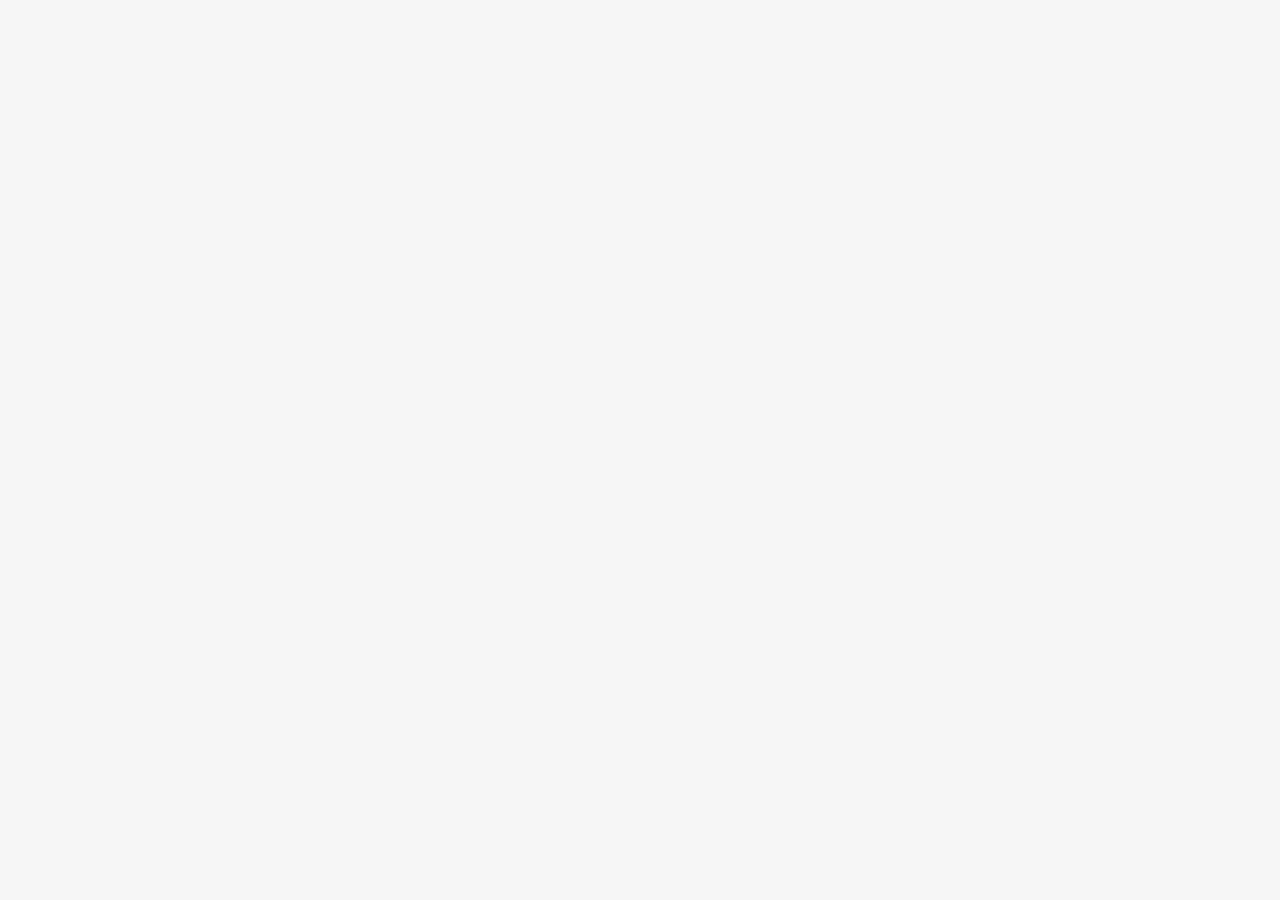
==== frontend/index.html @ 18f4edf0 "feat: scaffold EV1 frontend pages Bare HTML skeletons for the 8 planned pages (index, productos, pro" ====
<!DOCTYPE html>
<html lang="es">
<head>
    <meta charset="utf-8">
    <meta name="viewport" content="width=device-width, initial-scale=1">
    <title>HuertoHogar — Del campo a tu hogar</title>
    <link rel="stylesheet" href="css/main.css">
</head>
<body>
    <!-- TODO: encabezado (logo, nav, carrito) -->
    <!-- TODO: hero -->
    <!-- TODO: categorías destacadas (desde database/productos.json) -->
    <!-- TODO: misión y visión -->
    <!-- TODO: pie de página -->
</body>
</html>
---- frontend/css/main.css ----
@import url('https://fonts.googleapis.com/css2?family=Montserrat:ital,wght@0,100..900;1,100..900&display=swap');
@import url('https://fonts.googleapis.com/css2?family=Montserrat:ital,wght@0,100..900;1,100..900&family=Playfair+Display:ital,wght@0,400..900;1,400..900&display=swap');

:root {
  --bg: #F7F7F7;
  --surface: #FFFFFF;
  --border: #E0DCCB;
  --danger: #B3261E;

  /* botones, enlaces, y elementos interactivos */
  --acc-ve: #2E8B57;
  --acc-ve-dark: #256E46;
  /* ofertas especiales y promociones */
  --acc-am: #FFD700;
  /* títulos y subtítulos */
  --acc-mc: #8B4513;

  --primary-font: 'Montserrat', sans-serif;
  --header-font: 'Playfair Display', serif;

  --primary-font-color: #333333;

  /* descripciones de productos y texto secundario */
  --secondary-font-color: #666666;

}

*, *::before, *::after {
    box-sizing: border-box;
}

body {
    margin: 0;
    background-color: var(--bg);
    color: var(--primary-font-color);
    font-family: var(--primary-font);
}

h1, h2, h3 {
    font-family: var(--header-font);
    color: var(--acc-mc);
    text-wrap: balance;
    margin: 0 0 0.5rem;
}

p {
    color: var(--primary-font-color);
    line-height: 1.55;
}

.descripcion, .txt-secundario {
    color: var(--secondary-font-color);
}

a {
    color: var(--acc-ve);
}

#sale, .promo {
    color: var(--acc-am);
}

.title, .subtitle {
    color: var(--acc-mc);
}

.container {
    width: min(1100px, 100% - 3rem);
    margin-inline: auto;
}

/* TODO: botones (.btn, .btn-primary, .btn-sm, .link-btn) */

/* TODO: encabezado (.site-header, .header-inner, .logo, .main-nav, .cart-count, .auth-actions) */

/* TODO: pie de página (.site-footer, .footer-inner, .footer-brand) */

/* TODO: hero de portada (.hero, .hero-inner, .eyebrow) */

/* TODO: categorías / misión-visión (.grid-categorias, .categoria-card, .mision-vision) */

/* TODO: catálogo de productos (.filtros, .grid-productos, .producto-card, .producto-info) */

/* TODO: detalle de producto (.detalle-producto, .detalle-imagen, .form-agregar-carrito) */

/* TODO: formularios (.formulario-pagina, .formulario, .campo, .error, .form-mensaje) */

/* TODO: carrito (.carrito-lista, .carrito-item, .carrito-resumen, .carrito-total, .btn-quitar) */

/* TODO: mapa de tiendas en Nosotros (.mapa) */

/* TODO: responsive (media query para detalle de producto y carrito en pantallas chicas) */
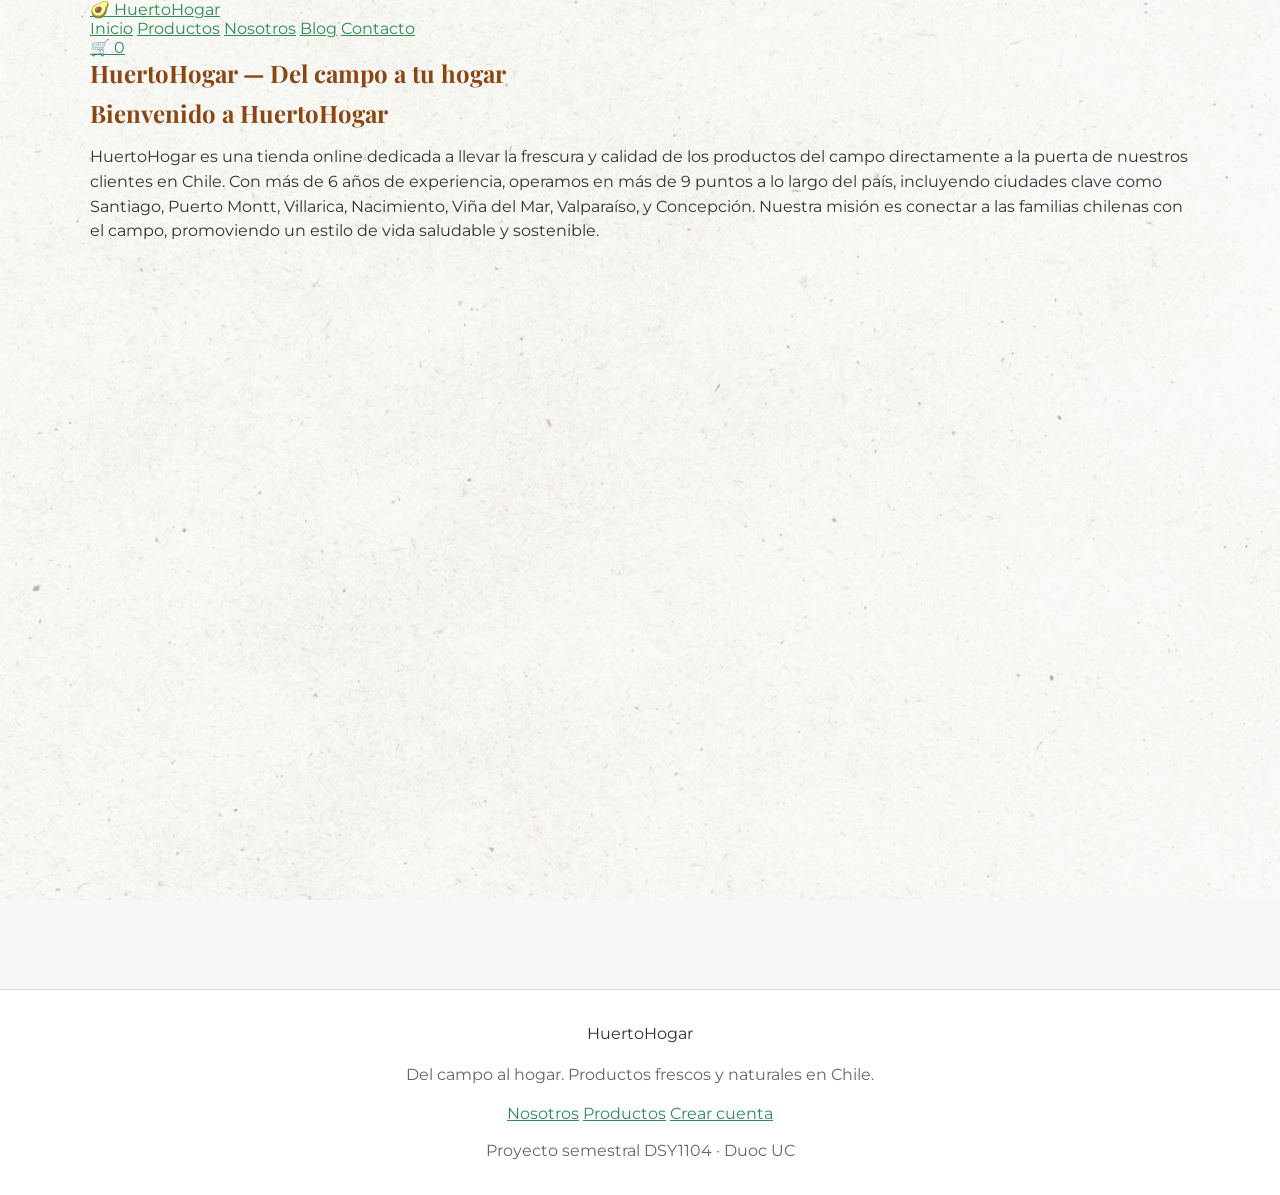
==== commit 94f04631: "feat: load shared header and footer from partials on every page Single source of truth for the site " ====
--- a/frontend/index.html
+++ b/frontend/index.html
@@ -1,16 +1,38 @@
 <!DOCTYPE html>
 <html lang="es">
+
 <head>
     <meta charset="utf-8">
     <meta name="viewport" content="width=device-width, initial-scale=1">
     <title>HuertoHogar — Del campo a tu hogar</title>
     <link rel="stylesheet" href="css/main.css">
 </head>
-<body>
-    <!-- TODO: encabezado (logo, nav, carrito) -->
-    <!-- TODO: hero -->
-    <!-- TODO: categorías destacadas (desde database/productos.json) -->
-    <!-- TODO: misión y visión -->
-    <!-- TODO: pie de página -->
+
+<body data-page="index">
+    <div data-parcial="header"></div>
+
+    <main>
+        <section class="hero">
+            <div class="container">
+                <h1>HuertoHogar — Del campo a tu hogar</h1>
+                <h2>Bienvenido a HuertoHogar</h2>
+                <p>HuertoHogar es una tienda online dedicada a llevar la frescura y calidad de los productos del campo
+                    directamente a la puerta de nuestros clientes en Chile. Con más de 6 años de experiencia, operamos
+                    en más de 9 puntos a lo largo del país, incluyendo ciudades clave como Santiago, Puerto Montt,
+                    Villarica, Nacimiento, Viña del Mar, Valparaíso, y Concepción. Nuestra misión es conectar a las
+                    familias chilenas con el campo, promoviendo un estilo de vida saludable y sostenible.</p>
+            </div>
+        </section>
+
+        <!-- TODO: categorías destacadas (desde database/productos.json) -->
+
+        
+    </main>
+
+    <div data-parcial="footer"></div>
+
+    <script src="js/carrito.js"></script>
+    <script src="js/layout.js"></script>
 </body>
+
 </html>
--- a/frontend/css/main.css
+++ b/frontend/css/main.css
@@ -1,72 +1,113 @@
-@import url('https://fonts.googleapis.com/css2?family=Montserrat:ital,wght@0,100..900;1,100..900&display=swap');
-@import url('https://fonts.googleapis.com/css2?family=Montserrat:ital,wght@0,100..900;1,100..900&family=Playfair+Display:ital,wght@0,400..900;1,400..900&display=swap');
+@import url("https://fonts.googleapis.com/css2?family=Montserrat:ital,wght@0,100..900;1,100..900&display=swap");
+@import url("https://fonts.googleapis.com/css2?family=Montserrat:ital,wght@0,100..900;1,100..900&family=Playfair+Display:ital,wght@0,400..900;1,400..900&display=swap");
 
 :root {
-  --bg: #F7F7F7;
-  --surface: #FFFFFF;
-  --border: #E0DCCB;
-  --danger: #B3261E;
+  --bg: #f7f7f7;
+  --bg-texture: url("../img/bg-texture.jpg");
+  --surface: #ffffff;
+  --border: #e0dccb;
+  --danger: #b3261e;
 
   /* botones, enlaces, y elementos interactivos */
-  --acc-ve: #2E8B57;
-  --acc-ve-dark: #256E46;
+  --acc-ve: #2e8b57;
+  --acc-ve-dark: #256e46;
   /* ofertas especiales y promociones */
-  --acc-am: #FFD700;
+  --acc-am: #ffd700;
   /* títulos y subtítulos */
-  --acc-mc: #8B4513;
+  --acc-mc: #8b4513;
 
-  --primary-font: 'Montserrat', sans-serif;
-  --header-font: 'Playfair Display', serif;
+  --primary-font: "Montserrat", sans-serif;
+  --header-font: "Playfair Display", serif;
 
   --primary-font-color: #333333;
 
   /* descripciones de productos y texto secundario */
   --secondary-font-color: #666666;
-
 }
 
-*, *::before, *::after {
-    box-sizing: border-box;
+*,
+*::before,
+*::after {
+  box-sizing: border-box;
+}
+
+body::before {
+  content: "";
+  position: fixed;
+  top: 0;
+  left: 0;
+  width: 100%;
+  height: 100%;
+  background-image: var(--bg-texture);
+  background-size: cover;
+  background-position: center;
+  opacity: 0.4;
+  z-index: -1;
 }
 
 body {
-    margin: 0;
-    background-color: var(--bg);
-    color: var(--primary-font-color);
-    font-family: var(--primary-font);
+  margin: 0;
+  background-color: var(--bg);
+  color: var(--primary-font-color);
+  font-family: var(--primary-font);
 }
 
-h1, h2, h3 {
-    font-family: var(--header-font);
-    color: var(--acc-mc);
-    text-wrap: balance;
-    margin: 0 0 0.5rem;
+main {
+  display: flex;
+  flex-direction: column;
+  min-height: 100vh;
+}
+
+h1,
+h2,
+h3 {
+  font-family: var(--header-font);
+  color: var(--acc-mc);
+  text-wrap: balance;
+  margin: 0 0 0.5rem;
 }
 
 p {
-    color: var(--primary-font-color);
-    line-height: 1.55;
+  color: var(--primary-font-color);
+  line-height: 1.55;
+  text-wrap: pretty;
 }
 
-.descripcion, .txt-secundario {
-    color: var(--secondary-font-color);
+.descripcion,
+.txt-secundario {
+  color: var(--secondary-font-color);
 }
 
 a {
-    color: var(--acc-ve);
+  color: var(--acc-ve);
 }
 
-#sale, .promo {
-    color: var(--acc-am);
+#sale,
+.promo {
+  color: var(--acc-am);
 }
 
-.title, .subtitle {
-    color: var(--acc-mc);
+.title,
+.subtitle {
+  color: var(--acc-mc);
 }
 
 .container {
-    width: min(1100px, 100% - 3rem);
-    margin-inline: auto;
+  width: min(1100px, 100% - 3rem);
+  margin-inline: auto;
+}
+
+/* Texto solo para lectores de pantalla: da nombre a una sección sin mostrarlo. */
+.visualmente-oculto {
+  position: absolute;
+  width: 1px;
+  height: 1px;
+  margin: -1px;
+  padding: 0;
+  overflow: hidden;
+  clip-path: inset(50%);
+  white-space: nowrap;
+  border: 0;
 }
 
 /* TODO: botones (.btn, .btn-primary, .btn-sm, .link-btn) */
@@ -74,13 +115,68 @@
 /* TODO: encabezado (.site-header, .header-inner, .logo, .main-nav, .cart-count, .auth-actions) */
 
 /* TODO: pie de página (.site-footer, .footer-inner, .footer-brand) */
+footer,
+.site-footer {
+  background-color: var(--surface);
+  margin-top: 2rem;
+  border-top: 1px solid var(--border);
+  padding: 1rem 0;
+  text-align: center;
+  width: 100%;
+  color: var(--secondary-font-color);
+}
 
 /* TODO: hero de portada (.hero, .hero-inner, .eyebrow) */
 
 /* TODO: categorías / misión-visión (.grid-categorias, .categoria-card, .mision-vision) */
 
+.mision-vision {
+  display: flex;
+  flex-direction: column;
+  gap: 1rem;
+  margin-top: 2rem;
+  text-wrap: pretty;
+}
 /* TODO: catálogo de productos (.filtros, .grid-productos, .producto-card, .producto-info) */
+.filtros {
+  display: flex;
+  gap: 1rem;
+  margin-bottom: 1rem;
+}
 
+.categoria {
+    text-transform: capitalize;
+}
+
+.grid-productos {
+  display: grid;
+  grid-template-columns: repeat(auto-fill, minmax(200px, 1fr));
+  gap: 2rem;
+  margin-top: 1rem;
+}
+
+.producto-card {
+  background-color: var(--surface);
+  border: 1px solid var(--border);
+  padding: 1rem;
+  text-align: center;
+  display: flex;
+  flex-direction: column;
+  justify-content: space-between;
+  width: max-content;
+  
+}
+
+.producto-card img {
+  max-width: 100%;
+  height: auto;
+  margin-bottom: 0.5rem;
+}
+
+.producto-info {
+  margin-top: 0.5rem;
+  text-align: left;
+}
 /* TODO: detalle de producto (.detalle-producto, .detalle-imagen, .form-agregar-carrito) */
 
 /* TODO: formularios (.formulario-pagina, .formulario, .campo, .error, .form-mensaje) */
@@ -89,4 +185,4 @@
 
 /* TODO: mapa de tiendas en Nosotros (.mapa) */
 
-/* TODO: responsive (media query para detalle de producto y carrito en pantallas chicas) */+/* TODO: responsive (media query para detalle de producto y carrito en pantallas chicas) */
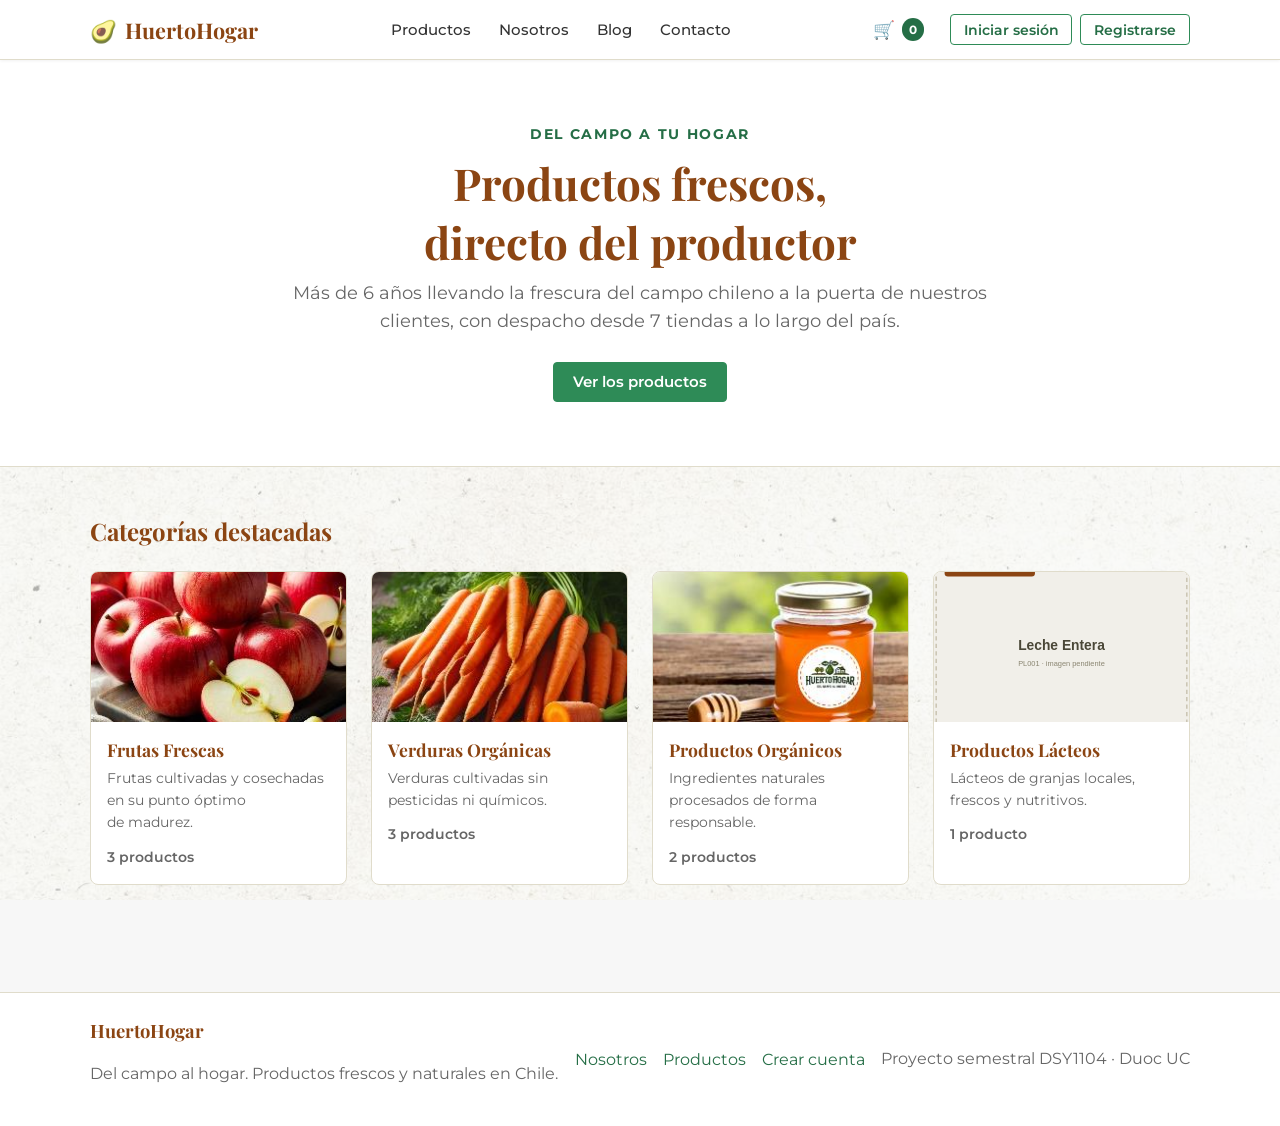
==== commit aefda21e: "feat(portada): armar el hero y las categorías destacadas La portada era un título, un párrafo del en" ====
--- a/frontend/index.html
+++ b/frontend/index.html
@@ -13,25 +13,27 @@
 
     <main>
         <section class="hero">
-            <div class="container">
-                <h1>HuertoHogar — Del campo a tu hogar</h1>
-                <h2>Bienvenido a HuertoHogar</h2>
-                <p>HuertoHogar es una tienda online dedicada a llevar la frescura y calidad de los productos del campo
-                    directamente a la puerta de nuestros clientes en Chile. Con más de 6 años de experiencia, operamos
-                    en más de 9 puntos a lo largo del país, incluyendo ciudades clave como Santiago, Puerto Montt,
-                    Villarica, Nacimiento, Viña del Mar, Valparaíso, y Concepción. Nuestra misión es conectar a las
-                    familias chilenas con el campo, promoviendo un estilo de vida saludable y sostenible.</p>
+            <div class="container hero-inner">
+                <p class="eyebrow">Del campo a tu hogar</p>
+                <h1>Productos frescos, directo del productor</h1>
+                <p class="hero-lead">Más de 6 años llevando la frescura del campo chileno a la
+                    puerta de nuestros clientes, con despacho desde 7 tiendas a lo largo del país.</p>
+                <a class="btn btn-primary" href="productos.html">Ver los productos</a>
             </div>
         </section>
 
-        <!-- TODO: categorías destacadas (desde database/productos.json) -->
-
-        
+        <!-- inicio.js rellena la grilla con las categorías de productos.json. -->
+        <section class="categorias container" aria-labelledby="titulo-categorias">
+            <h2 id="titulo-categorias">Categorías destacadas</h2>
+            <div class="grid-categorias" id="grid-categorias"></div>
+        </section>
     </main>
 
     <div data-parcial="footer"></div>
 
     <script src="js/carrito.js"></script>
+    <script src="js/productos.js"></script>
+    <script src="js/inicio.js"></script>
     <script src="js/layout.js"></script>
 </body>
 
--- a/frontend/css/main.css
+++ b/frontend/css/main.css
@@ -110,11 +110,272 @@
   border: 0;
 }
 
-/* TODO: botones (.btn, .btn-primary, .btn-sm, .link-btn) */
-
-/* TODO: encabezado (.site-header, .header-inner, .logo, .main-nav, .cart-count, .auth-actions) */
-
-/* TODO: pie de página (.site-footer, .footer-inner, .footer-brand) */
+/* BOTONES
+   Verde esmeralda para la acción principal, según la propuesta visual del
+   enunciado ("botones, enlaces y elementos interactivos").
+   TODO: variantes .btn-sm y .link-btn cuando alguna pantalla las necesite. */
+.btn {
+  display: inline-block;
+  padding: 0.6rem 1.2rem;
+  border: 1px solid var(--acc-ve);
+  border-radius: 4px;
+  background: none;
+  color: var(--acc-ve-dark);
+  font-family: var(--primary-font);
+  font-size: 0.95rem;
+  font-weight: 600;
+  text-align: center;
+  text-decoration: none;
+  cursor: pointer;
+}
+
+.btn:hover {
+  background-color: rgb(46 139 87 / 0.1);
+}
+
+.btn:focus-visible {
+  outline: 2px solid var(--acc-ve-dark);
+  outline-offset: 2px;
+}
+
+.btn-primary {
+  border-color: var(--acc-ve);
+  background-color: var(--acc-ve);
+  color: #fff;
+}
+
+.btn-primary:hover {
+  border-color: var(--acc-ve-dark);
+  background-color: var(--acc-ve-dark);
+}
+
+/* ENCABEZADO
+   layout.js inyecta partials/header.html en las 10 páginas, así que este
+   bloque define el tono visual de todo el sitio.
+   Paleta del enunciado: verde esmeralda (#2E8B57) para lo interactivo,
+   marrón claro (#8B4513) para títulos, blanco suave de fondo. */
+.site-header {
+  position: sticky;
+  top: 0;
+  z-index: 10;
+  background-color: var(--surface);
+  border-bottom: 1px solid var(--border);
+  box-shadow: 0 1px 3px rgb(0 0 0 / 0.06);
+}
+
+/* .header-inner también lleva .container, que ya define el ancho y el centrado. */
+.header-inner {
+  display: flex;
+  align-items: center;
+  justify-content: space-between;
+  gap: 1.5rem;
+  padding: 0.75rem 0;
+}
+
+/* El logo es el título del sitio: usa la tipografía y el color que el
+   enunciado reserva para encabezados (Playfair Display + marrón claro). */
+.logo {
+  display: inline-flex;
+  align-items: center;
+  gap: 0.5rem;
+  font-family: var(--header-font);
+  font-size: 1.35rem;
+  font-weight: 700;
+  color: var(--acc-mc);
+  text-decoration: none;
+  white-space: nowrap;
+}
+
+.logo:hover {
+  color: var(--acc-ve-dark);
+}
+
+.logo:focus-visible {
+  outline: 2px solid var(--acc-ve-dark);
+  outline-offset: 4px;
+  border-radius: 4px;
+}
+
+.main-nav {
+  display: flex;
+  flex-wrap: wrap;
+  align-items: center;
+  gap: 0.25rem;
+}
+
+/* En reposo los enlaces van en gris oscuro: cinco enlaces en verde compiten
+   entre sí y con los botones "Agregar al carrito". El verde esmeralda queda
+   para el estado interactivo (hover/foco) y para la página actual, que es
+   donde el enunciado lo pide ("botones, enlaces y elementos interactivos"). */
+.main-nav a {
+  position: relative;
+  display: block;
+  padding: 0.5rem 0.75rem;
+  border-radius: 4px;
+  color: var(--primary-font-color);
+  font-size: 0.95rem;
+  font-weight: 500;
+  text-decoration: none;
+}
+
+.main-nav a:hover {
+  background-color: rgb(46 139 87 / 0.08);
+  color: var(--acc-ve-dark);
+}
+
+.main-nav a:focus-visible {
+  outline: 2px solid var(--acc-ve-dark);
+  outline-offset: 2px;
+}
+
+/* marcarNavActivo() (layout.js) pone .activo y aria-current en el enlace de la
+   página actual. El subrayado va con ::after y no con border-bottom para que
+   no empuje el texto medio pixel al activarse.
+   En index.html la clase cae en .logo, que no lleva subrayado: el logo ya se
+   distingue solo y aria-current basta para anunciarlo. */
+.main-nav a.activo {
+  color: var(--acc-ve-dark);
+  font-weight: 700;
+}
+
+.main-nav a.activo::after {
+  content: "";
+  position: absolute;
+  right: 0.75rem;
+  bottom: 0.15rem;
+  left: 0.75rem;
+  height: 2px;
+  border-radius: 2px;
+  background-color: var(--acc-ve);
+}
+
+.header-actions {
+  display: flex;
+  align-items: center;
+  gap: 1rem;
+}
+
+.cart-link {
+  display: inline-flex;
+  align-items: center;
+  gap: 0.4rem;
+  padding: 0.4rem 0.6rem;
+  border-radius: 4px;
+  font-size: 1.1rem;
+  line-height: 1;
+  text-decoration: none;
+}
+
+.cart-link:hover {
+  background-color: rgb(46 139 87 / 0.08);
+}
+
+.cart-link:focus-visible {
+  outline: 2px solid var(--acc-ve-dark);
+  outline-offset: 2px;
+}
+
+/* Contador del carrito, lo actualiza actualizarBadgeCarrito() (layout.js).
+   Va en verde oscuro y no en esmeralda: sobre #2E8B57 el texto blanco chico
+   no alcanza el contraste 4.5:1 que pide WCAG. */
+.cart-count {
+  display: inline-grid;
+  place-items: center;
+  min-width: 1.4rem;
+  height: 1.4rem;
+  padding: 0 0.35rem;
+  border-radius: 999px;
+  background-color: var(--acc-ve-dark);
+  color: #fff;
+  font-family: var(--primary-font);
+  font-size: 0.75rem;
+  font-weight: 700;
+}
+
+/* Lo llena actualizarAcciones() (layout.js): "Iniciar sesión / Registrarse"
+   sin sesión, o el nombre del usuario + "Cerrar sesión" con sesión. Mientras
+   siga vacío, :empty lo saca del flex para que no deje un hueco al lado del
+   carrito. */
+.auth-actions {
+  display: flex;
+  align-items: center;
+  gap: 0.5rem;
+}
+
+.auth-actions:empty {
+  display: none;
+}
+
+.auth-actions a,
+.auth-actions button {
+  padding: 0.4rem 0.8rem;
+  border: 1px solid var(--acc-ve);
+  border-radius: 4px;
+  background: none;
+  color: var(--acc-ve-dark);
+  font-family: var(--primary-font);
+  font-size: 0.85rem;
+  font-weight: 600;
+  white-space: nowrap;
+  text-decoration: none;
+  cursor: pointer;
+}
+
+.auth-actions a:hover,
+.auth-actions button:hover {
+  background-color: var(--acc-ve);
+  color: #fff;
+}
+
+.auth-actions a:focus-visible,
+.auth-actions button:focus-visible {
+  outline: 2px solid var(--acc-ve-dark);
+  outline-offset: 2px;
+}
+
+/* El carrito y los enlaces de sesión también llevan data-nav, así que
+   marcarNavActivo() les pone .activo en carrito.html, login.html,
+   registro.html y perfil.html. No usan el subrayado del menú: son botones,
+   no ítems de navegación, y se marcan reforzando el fondo. */
+.cart-link.activo,
+.auth-actions a.activo {
+  background-color: rgb(46 139 87 / 0.12);
+}
+
+.auth-actions a.activo {
+  border-color: var(--acc-ve-dark);
+}
+
+/* Bajo 760px los tres bloques no caben en una línea: el encabezado pasa a dos
+   filas (logo + carrito arriba, navegación abajo). No se usa menú hamburguesa
+   porque exigiría JavaScript nuevo y cinco enlaces caben igual. Es el mismo
+   punto de quiebre del carrito, para no multiplicar breakpoints. */
+@media (max-width: 760px) {
+  .header-inner {
+    flex-wrap: wrap;
+    gap: 0.5rem 1rem;
+  }
+
+  .logo {
+    font-size: 1.15rem;
+  }
+
+  .main-nav {
+    order: 3;
+    width: 100%;
+    justify-content: center;
+    padding-top: 0.5rem;
+    border-top: 1px solid var(--border);
+  }
+
+  .main-nav a {
+    padding: 0.5rem 0.6rem;
+    font-size: 0.9rem;
+  }
+}
+
+/* PIE DE PÁGINA
+   layout.js lo inyecta en las 10 páginas desde partials/footer.html. */
 footer,
 .site-footer {
   background-color: var(--surface);
@@ -126,9 +387,155 @@
   color: var(--secondary-font-color);
 }
 
-/* TODO: hero de portada (.hero, .hero-inner, .eyebrow) */
-
-/* TODO: categorías / misión-visión (.grid-categorias, .categoria-card, .mision-vision) */
+/* En pantalla ancha las tres partes del pie van en fila; el centrado de
+   .site-footer sigue mandando cuando se apilan en móvil. */
+.footer-inner {
+  display: flex;
+  flex-wrap: wrap;
+  justify-content: space-between;
+  align-items: center;
+  gap: 1rem;
+  padding-block: 0.5rem;
+  text-align: left;
+}
+
+.footer-brand {
+  margin: 0;
+  font-family: var(--header-font);
+  font-size: 1.15rem;
+  font-weight: 700;
+  color: var(--acc-mc);
+}
+
+.footer-inner nav {
+  display: flex;
+  flex-wrap: wrap;
+  gap: 1rem;
+}
+
+.footer-inner a {
+  color: var(--acc-ve-dark);
+  text-decoration: none;
+}
+
+.footer-inner a:hover {
+  text-decoration: underline;
+}
+
+.footer-inner a:focus-visible {
+  outline: 2px solid var(--acc-ve-dark);
+  outline-offset: 2px;
+}
+
+@media (max-width: 640px) {
+  .footer-inner {
+    flex-direction: column;
+    text-align: center;
+  }
+}
+
+/* PORTADA
+   El hero es lo primero que se ve del sitio, así que carga el tono: verde de
+   marca, tipografía de titulares y una sola acción. */
+.hero {
+  background-color: var(--surface);
+  border-bottom: 1px solid var(--border);
+}
+
+.hero-inner {
+  padding-block: 4rem;
+  max-width: 720px;
+  margin-inline: auto;
+  text-align: center;
+}
+
+.eyebrow {
+  margin: 0 0 0.5rem;
+  color: var(--acc-ve-dark);
+  font-size: 0.85rem;
+  font-weight: 700;
+  text-transform: uppercase;
+  letter-spacing: 0.12em;
+}
+
+.hero-inner h1 {
+  font-size: clamp(2rem, 5vw, 2.75rem);
+}
+
+.hero-lead {
+  margin: 0 0 1.75rem;
+  color: var(--secondary-font-color);
+  font-size: 1.1rem;
+}
+
+/* CATEGORÍAS DESTACADAS
+   auto-fit + minmax reparte las 4 categorías sin media queries: cuatro en fila
+   en escritorio, dos en tablet y una en teléfono. */
+.categorias {
+  padding-block: 3rem;
+}
+
+.grid-categorias {
+  display: grid;
+  grid-template-columns: repeat(auto-fit, minmax(220px, 1fr));
+  gap: 1.5rem;
+  margin-top: 1.5rem;
+}
+
+.categoria-card {
+  display: flex;
+  flex-direction: column;
+  border: 1px solid var(--border);
+  border-radius: 8px;
+  overflow: hidden;
+  background-color: var(--surface);
+  color: inherit;
+  text-decoration: none;
+  transition: transform 0.15s ease, box-shadow 0.15s ease;
+}
+
+.categoria-card:hover {
+  transform: translateY(-3px);
+  box-shadow: 0 6px 16px rgb(51 51 51 / 0.12);
+}
+
+.categoria-card:focus-visible {
+  outline: 2px solid var(--acc-ve-dark);
+  outline-offset: 2px;
+}
+
+.categoria-card img {
+  width: 100%;
+  height: 150px;
+  object-fit: cover;
+}
+
+.categoria-card-texto {
+  display: flex;
+  flex-direction: column;
+  flex-grow: 1;
+  padding: 1rem;
+}
+
+.categoria-card h3 {
+  margin-bottom: 0.35rem;
+  font-size: 1.1rem;
+}
+
+.categoria-card p {
+  margin: 0;
+  color: var(--secondary-font-color);
+  font-size: 0.9rem;
+}
+
+/* La cuenta de productos va al fondo de la tarjeta: con descripciones de
+   distinto largo, `margin-top: auto` las deja todas a la misma altura. */
+.categoria-card-cuenta {
+  margin-top: auto;
+  padding-top: 0.75rem;
+  color: var(--acc-ve-dark);
+  font-weight: 600;
+}
 
 .mision-vision {
   display: flex;
@@ -137,11 +544,45 @@
   margin-top: 2rem;
   text-wrap: pretty;
 }
-/* TODO: catálogo de productos (.filtros, .grid-productos, .producto-card, .producto-info) */
+
 .filtros {
   display: flex;
-  gap: 1rem;
-  margin-bottom: 1rem;
+  flex-wrap: wrap;
+  gap: 0.75rem;
+  margin-bottom: 1.5rem;
+}
+
+/* Los filtros son botones de verdad (aplicarFiltro() no recarga la página), así
+   que se estilan como pastillas para que no se lean como el botón de acción
+   principal del sitio. */
+.filtros button {
+  padding: 0.45rem 1rem;
+  border: 1px solid var(--border);
+  border-radius: 999px;
+  background-color: var(--surface);
+  color: var(--primary-font-color);
+  font-family: var(--primary-font);
+  font-size: 0.9rem;
+  cursor: pointer;
+}
+
+.filtros button:hover {
+  border-color: var(--acc-ve);
+  color: var(--acc-ve-dark);
+}
+
+.filtros button:focus-visible {
+  outline: 2px solid var(--acc-ve-dark);
+  outline-offset: 2px;
+}
+
+/* aplicarFiltro() marca con .activo el filtro vigente. Sin esta regla la clase
+   se agregaba y se quitaba sin que se notara nada en pantalla. */
+.filtros button.activo {
+  border-color: var(--acc-ve);
+  background-color: var(--acc-ve);
+  color: #fff;
+  font-weight: 600;
 }
 
 .categoria {
@@ -176,13 +617,544 @@
 .producto-info {
   margin-top: 0.5rem;
   text-align: left;
-}
-/* TODO: detalle de producto (.detalle-producto, .detalle-imagen, .form-agregar-carrito) */
-
-/* TODO: formularios (.formulario-pagina, .formulario, .campo, .error, .form-mensaje) */
-
-/* TODO: carrito (.carrito-lista, .carrito-item, .carrito-resumen, .carrito-total, .btn-quitar) */
-
-/* TODO: mapa de tiendas en Nosotros (.mapa) */
-
-/* TODO: responsive (media query para detalle de producto y carrito en pantallas chicas) */
+  text-transform: capitalize;
+}
+/* DETALLE DE PRODUCTO (producto.html)
+   Dos columnas: la foto a la izquierda con ancho tope, el texto y el formulario
+   a la derecha. El enunciado pide mostrar precio, descripción, origen y
+   disponibilidad, y la foto es el gancho ("imágenes de alta resolución"). */
+.detalle-pagina {
+  padding-block: 1.5rem 2rem;
+}
+
+.volver {
+  margin: 0 0 1rem;
+  font-size: 0.9rem;
+}
+
+.detalle-producto {
+  display: grid;
+  grid-template-columns: minmax(0, 22rem) minmax(0, 1fr);
+  gap: 2rem;
+  align-items: start;
+  padding: 1.5rem;
+  border: 1px solid var(--border);
+  border-radius: 6px;
+  background-color: var(--surface);
+}
+
+.detalle-imagen img {
+  display: block;
+  width: 100%;
+  height: auto;
+  border-radius: 4px;
+}
+
+.detalle-categoria {
+  margin: 0 0 0.25rem;
+  color: var(--acc-ve-dark);
+  font-size: 0.8rem;
+  font-weight: 700;
+  text-transform: uppercase;
+  letter-spacing: 0.05em;
+}
+
+.detalle-precio {
+  margin: 0 0 1rem;
+  color: var(--acc-ve-dark);
+  font-size: 1.5rem;
+  font-weight: 700;
+}
+
+.detalle-unidad {
+  color: var(--secondary-font-color);
+  font-size: 0.9rem;
+  font-weight: 400;
+}
+
+/* Ficha de datos: la etiqueta a la izquierda en ancho fijo y el valor al lado,
+   que se lee más rápido que "Origen: ..." suelto dentro de un párrafo. */
+.detalle-datos {
+  display: grid;
+  grid-template-columns: 8rem minmax(0, 1fr);
+  gap: 0.4rem 1rem;
+  margin: 1.25rem 0;
+  padding: 1rem 0;
+  border-block: 1px solid var(--border);
+  font-size: 0.9rem;
+}
+
+.detalle-datos dt {
+  color: var(--acc-mc);
+  font-weight: 700;
+}
+
+.detalle-datos dd {
+  margin: 0;
+  color: var(--secondary-font-color);
+}
+
+/* El campo de cantidad no necesita ocupar todo el ancho: es un número corto. */
+.form-agregar-carrito {
+  display: flex;
+  flex-wrap: wrap;
+  align-items: end;
+  gap: 1rem;
+}
+
+.form-agregar-carrito .campo {
+  width: 7rem;
+}
+
+.form-agregar-carrito .form-mensaje {
+  width: 100%;
+  margin: 0;
+}
+
+/* Producto sin precio publicado (PO003, PL001): el formulario queda visible
+   pero inerte, para que se entienda que no es un error de la página. */
+.form-agregar-carrito input:disabled,
+.form-agregar-carrito button:disabled {
+  opacity: 0.55;
+  cursor: not-allowed;
+}
+
+/* Código inexistente o ausente en la URL. */
+.detalle-vacio {
+  padding: 2.5rem 1.5rem;
+  border: 1px solid var(--border);
+  border-radius: 6px;
+  background-color: var(--surface);
+  text-align: center;
+}
+
+.detalle-vacio .btn {
+  margin-top: 1rem;
+}
+
+/* El nombre de la tarjeta del catálogo es el enlace al detalle. */
+.producto-nombre {
+  color: var(--acc-mc);
+  text-decoration: none;
+}
+
+.producto-nombre:hover {
+  color: var(--acc-ve-dark);
+  text-decoration: underline;
+}
+
+.producto-nombre:focus-visible {
+  outline: 2px solid var(--acc-ve-dark);
+  outline-offset: 2px;
+}
+
+/* FORMULARIOS (registro, login, perfil)
+   Columna angosta y centrada: son formularios cortos y una línea de 1100px de
+   ancho es incómoda de leer y de completar. Por eso estas páginas NO usan
+   .container, que es bastante más ancho. */
+.formulario-pagina {
+  width: min(34rem, 100% - 3rem);
+  margin-inline: auto;
+  padding-block: 2rem;
+}
+
+.formulario {
+  display: flex;
+  flex-direction: column;
+  gap: 1rem;
+  padding: 1.5rem;
+  border: 1px solid var(--border);
+  border-radius: 6px;
+  background-color: var(--surface);
+}
+
+.campo {
+  display: flex;
+  flex-direction: column;
+  gap: 0.3rem;
+}
+
+.campo label {
+  color: var(--primary-font-color);
+  font-size: 0.85rem;
+  font-weight: 600;
+}
+
+.campo input {
+  padding: 0.55rem 0.7rem;
+  border: 1px solid var(--border);
+  border-radius: 4px;
+  background-color: var(--bg);
+  color: var(--primary-font-color);
+  font-family: var(--primary-font);
+  font-size: 0.95rem;
+}
+
+.campo input:focus-visible {
+  border-color: var(--acc-ve);
+  outline: 2px solid var(--acc-ve);
+  outline-offset: 1px;
+}
+
+/* El correo en perfil.html: se muestra pero no se edita. */
+.campo input[readonly] {
+  color: var(--secondary-font-color);
+  cursor: not-allowed;
+}
+
+/* Campo rechazado por mostrarError() (validaciones.js). El borde rojo no es la
+   única señal: debajo queda el texto del <p class="error"> y el atributo
+   aria-invalid, porque el color por sí solo no sirve para daltonismo ni para
+   un lector de pantalla. */
+.campo input.invalido {
+  border-color: var(--danger);
+}
+
+.ayuda {
+  margin: 0;
+  font-size: 0.8rem;
+}
+
+.error {
+  margin: 0;
+  color: var(--danger);
+  font-size: 0.8rem;
+}
+
+/* Sin texto no ocupan lugar: así el formulario no salta al aparecer un error. */
+.error:empty,
+.form-mensaje:empty {
+  display: none;
+}
+
+/* Mensaje general del formulario: el que no pertenece a un campo puntual
+   (credenciales incorrectas, datos guardados, sesión faltante). */
+.form-mensaje {
+  margin: 0 0 1rem;
+  padding: 0.7rem 0.9rem;
+  border-radius: 4px;
+  font-size: 0.9rem;
+}
+
+.form-mensaje.alerta {
+  border: 1px solid var(--danger);
+  background-color: rgb(179 38 30 / 0.08);
+  color: var(--danger);
+}
+
+.form-mensaje.exito {
+  border: 1px solid var(--acc-ve);
+  background-color: rgb(46 139 87 / 0.1);
+  color: var(--acc-ve-dark);
+}
+
+/* El mensaje que va DENTRO del <form> no necesita margen inferior propio:
+   el gap del flex ya separa. */
+.formulario .form-mensaje {
+  margin-bottom: 0;
+}
+
+.form-pie {
+  margin: 0;
+  color: var(--secondary-font-color);
+  font-size: 0.9rem;
+}
+
+/* ---- Carrito ------------------------------------------------------------ */
+
+/* El encabezado y las filas comparten estas columnas. Se declaran una sola vez
+   acá y se heredan hacia abajo, así no se pueden desalinear por accidente. */
+.carrito-lista {
+  --carrito-columnas: minmax(0, 1fr) 9.5rem 5rem 7rem 2.25rem 2.25rem 5rem;
+  list-style: none;
+  margin: 0;
+  padding: 0;
+}
+
+.carrito-header,
+.carrito-item {
+  display: grid;
+  grid-template-columns: var(--carrito-columnas);
+  align-items: center;
+  gap: 0.75rem;
+  padding: 0.75rem 0.25rem;
+}
+
+/* Fila de títulos: no es un dato, así que no lleva fondo ni borde de fila. */
+.carrito-header {
+  font-size: 0.75rem;
+  font-weight: 700;
+  text-transform: uppercase;
+  letter-spacing: 0.05em;
+  color: var(--acc-mc);
+  border-bottom: 2px solid var(--acc-mc);
+  padding-bottom: 0.4rem;
+}
+
+/* "Acciones" rotula de una sola vez las tres columnas de botones. */
+.carrito-header span:last-child {
+  grid-column: span 3;
+  text-align: center;
+}
+
+.carrito-item {
+  border-bottom: 1px solid var(--border);
+  background-color: var(--surface);
+}
+
+.carrito-item:last-child {
+  border-bottom: none;
+}
+
+.carrito-item span {
+  color: var(--secondary-font-color);
+  white-space: nowrap;
+  overflow: hidden;
+  text-overflow: ellipsis;
+}
+
+/* Nombre del producto: la única columna que crece y se encoge (minmax(0, 1fr)). */
+.carrito-item span:first-child {
+  color: var(--primary-font-color);
+  font-weight: 600;
+}
+
+/* Subtotal. */
+.carrito-item span:last-of-type {
+  color: var(--acc-ve-dark);
+  font-weight: 600;
+}
+
+/* Precio y subtotal a la derecha, cantidad al centro: los números se leen
+   mejor alineados, y el encabezado tiene que seguir la misma regla. */
+.carrito-header span:nth-child(2),
+.carrito-header span:nth-child(4),
+.carrito-item span:nth-child(2),
+.carrito-item span:nth-child(4) {
+  text-align: right;
+}
+
+.carrito-header span:nth-child(3),
+.carrito-item span:nth-child(3) {
+  text-align: center;
+}
+
+.carrito-item button {
+  font-family: var(--primary-font);
+  font-size: 0.85rem;
+  background: none;
+  border: 1px solid var(--acc-ve);
+  color: var(--acc-ve-dark);
+  border-radius: 4px;
+  padding: 0.25rem 0;
+  width: 100%;
+  cursor: pointer;
+}
+
+.carrito-item button:hover {
+  background-color: var(--acc-ve);
+  color: #fff;
+}
+
+.carrito-item button:focus-visible {
+  outline: 2px solid var(--acc-ve-dark);
+  outline-offset: 2px;
+}
+
+/* Los botones ocupan el 100% de su columna y las columnas tienen ancho fijo:
+   así el encabezado no se puede desalinear (con `auto` cada fila calculaba su
+   propio ancho y la columna 1fr absorbía la diferencia). */
+.carrito-item button[data-qty] {
+  font-weight: 700;
+}
+
+/* "Quitar" borra algo: rojo, distinto de + y -. */
+.carrito-item button:not([data-qty]) {
+  border-color: var(--danger);
+  color: var(--danger);
+}
+
+.carrito-item button:not([data-qty]):hover {
+  background-color: var(--danger);
+  color: #fff;
+}
+
+/* RESUMEN Y BOLETA
+   El resumen cierra la lista: mismo ancho, pegado abajo y alineado a la
+   derecha, que es donde queda la columna "Subtotal" de cada fila. */
+.carrito-pagina {
+  max-width: 900px;
+  padding-block: 2rem 3rem;
+}
+
+.carrito-vacio {
+  color: var(--secondary-font-color);
+}
+
+.carrito-resumen {
+  margin-top: 1.5rem;
+  padding: 1.25rem;
+  border: 1px solid var(--border);
+  border-radius: 6px;
+  background-color: var(--surface);
+}
+
+.carrito-total {
+  margin: 0 0 1rem;
+  font-family: var(--header-font);
+  font-size: 1.35rem;
+  font-weight: 700;
+  color: var(--acc-mc);
+  text-align: right;
+}
+
+.carrito-total span {
+  color: var(--acc-ve-dark);
+}
+
+/* Confirmar es la acción principal, así que va última y en verde sólido:
+   en lectura de izquierda a derecha el botón destacado queda al final. */
+.carrito-acciones {
+  display: flex;
+  flex-wrap: wrap;
+  justify-content: flex-end;
+  gap: 0.75rem;
+}
+
+.comprobante {
+  margin-top: 2rem;
+  padding: 1.5rem;
+  border: 1px solid var(--acc-ve);
+  border-radius: 6px;
+  background-color: var(--surface);
+}
+
+.comprobante-folio {
+  color: var(--secondary-font-color);
+}
+
+.comprobante-tabla {
+  width: 100%;
+  margin: 1rem 0 1.5rem;
+  border-collapse: collapse;
+  font-size: 0.95rem;
+}
+
+.comprobante-tabla th,
+.comprobante-tabla td {
+  padding: 0.5rem 0.6rem;
+  border-bottom: 1px solid var(--border);
+  text-align: left;
+}
+
+/* Cantidad, precio y subtotal son números: a la derecha se comparan mejor. */
+.comprobante-tabla th:not(:first-child),
+.comprobante-tabla td:not(:first-child) {
+  text-align: right;
+}
+
+.comprobante-tabla thead th {
+  color: var(--secondary-font-color);
+  font-size: 0.8rem;
+  font-weight: 600;
+  text-transform: uppercase;
+  letter-spacing: 0.04em;
+}
+
+.comprobante-tabla tfoot th,
+.comprobante-tabla tfoot td {
+  border-bottom: 0;
+  font-size: 1.05rem;
+  font-weight: 700;
+  color: var(--acc-mc);
+}
+
+/* En pantallas chicas las 7 columnas no caben: el encabezado se esconde y cada
+   item se arma en tres líneas con grid-template-areas. Los rótulos que se
+   pierden al ocultar el encabezado se reponen con ::before. */
+@media (max-width: 760px) {
+  .carrito-header {
+    display: none;
+  }
+
+  .carrito-item {
+    grid-template-columns: 1fr auto 2.25rem 2.25rem;
+    grid-template-areas:
+      "nombre   nombre   nombre nombre"
+      "precio   cantidad mas    menos"
+      "subtotal subtotal quitar quitar";
+    gap: 0.4rem 0.5rem;
+    font-size: 0.9rem;
+  }
+
+  .carrito-item span:nth-child(1) {
+    grid-area: nombre;
+  }
+
+  .carrito-item span:nth-child(2) {
+    grid-area: precio;
+    text-align: left;
+  }
+
+  .carrito-item span:nth-child(3) {
+    grid-area: cantidad;
+    text-align: left;
+  }
+
+  .carrito-item span:nth-child(3)::before {
+    content: "× ";
+  }
+
+  .carrito-item span:nth-child(4) {
+    grid-area: subtotal;
+    text-align: left;
+  }
+
+  .carrito-item span:nth-child(4)::before {
+    content: "Subtotal: ";
+    font-weight: 400;
+    color: var(--secondary-font-color);
+  }
+
+  .carrito-item button[data-qty="+"] {
+    grid-area: mas;
+  }
+
+  .carrito-item button[data-qty="-"] {
+    grid-area: menos;
+  }
+
+  .carrito-item button:not([data-qty]) {
+    grid-area: quitar;
+  }
+
+  .carrito-item button {
+    padding: 0.2rem 0;
+  }
+}
+
+
+/* Bajo 760px la foto y la ficha no caben lado a lado: se apilan en una columna.
+   Mismo punto de quiebre que el encabezado y el carrito. */
+@media (max-width: 760px) {
+  .detalle-producto {
+    grid-template-columns: minmax(0, 1fr);
+    gap: 1.25rem;
+    padding: 1rem;
+  }
+
+  /* La foto a pantalla completa se come el scroll antes de llegar al precio. */
+  .detalle-imagen {
+    max-width: 18rem;
+    margin-inline: auto;
+  }
+
+  .detalle-datos {
+    grid-template-columns: minmax(0, 1fr);
+    gap: 0.1rem;
+  }
+
+  .detalle-datos dd {
+    margin-bottom: 0.5rem;
+  }
+}
